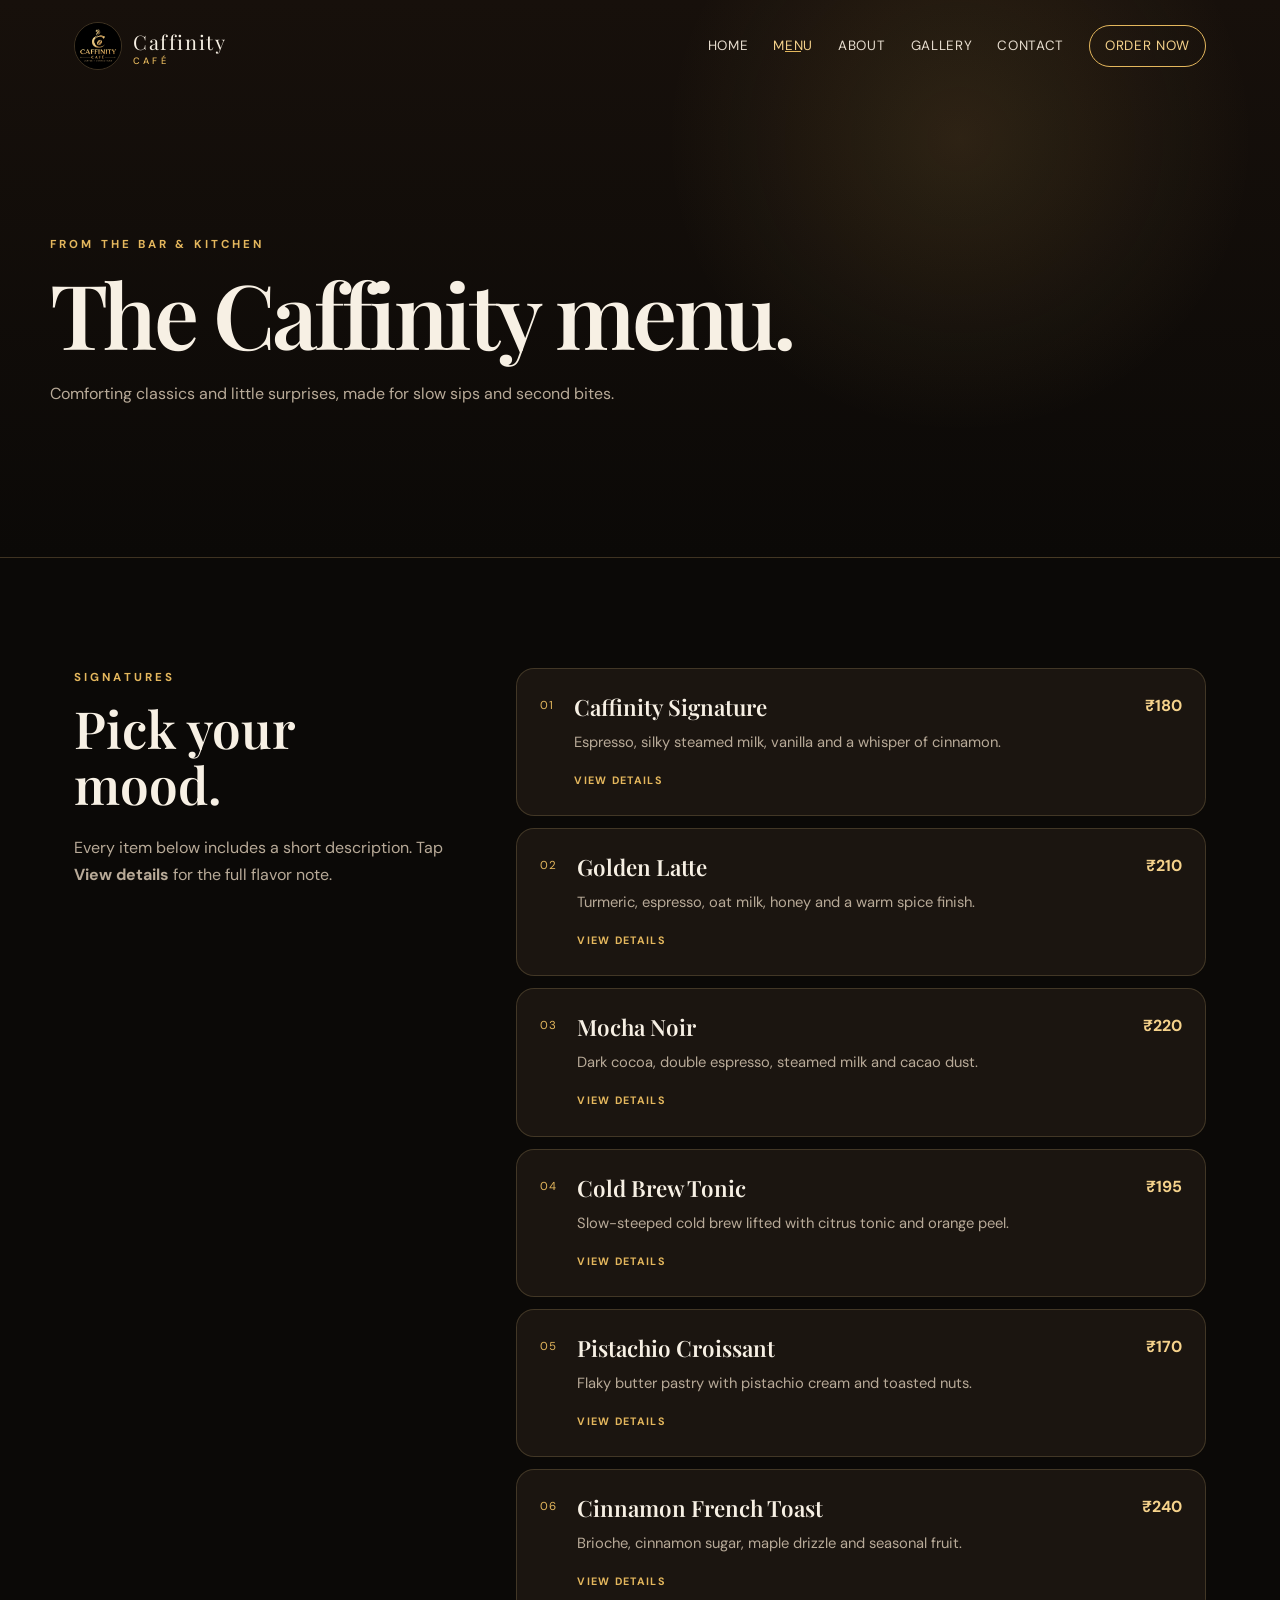
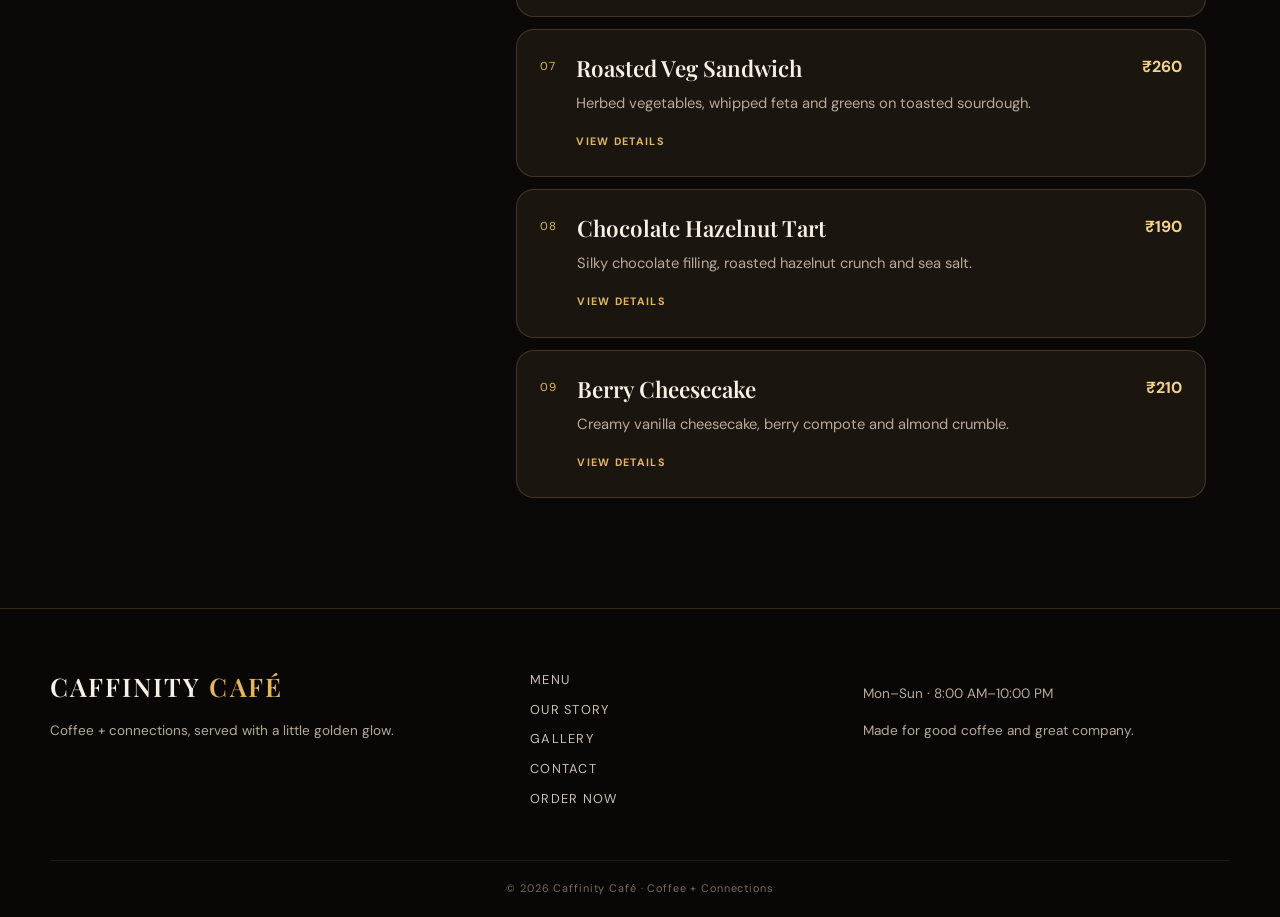
==== menu.html @ 8d91f2e4 "First commit" ====
<!DOCTYPE html>
<html lang="en">
<head>
  <meta charset="UTF-8">
  <meta name="viewport" content="width=device-width, initial-scale=1.0">
  <meta name="description" content="Caffinity Café — coffee, comfort and connections.">
  <title>Menu | Caffinity Café</title>
  <link rel="preconnect" href="https://fonts.googleapis.com">
  <link rel="preconnect" href="https://fonts.gstatic.com" crossorigin>
  <link href="https://fonts.googleapis.com/css2?family=DM+Sans:wght@400;500;600;700&family=Playfair+Display:wght@500;600;700&display=swap" rel="stylesheet">
  <link rel="icon" type="image/jpeg" href="images/logo.jpeg">
  <link rel="stylesheet" href="style.css">
</head>
<body>

<nav class="site-nav" aria-label="Primary navigation">
  <a class="brand" href="index.html">
    <img src="images/logo.jpeg" alt="Caffinity Café logo">
    <span>Caffinity <small>Café</small></span>
  </a>
  <button class="nav-toggle" aria-label="Open navigation" aria-expanded="false">☰</button>
  <div class="nav-links">
    <a href="index.html">Home</a>
    <a href="menu.html">Menu</a>
    <a href="about.html">About</a>
    <a href="gallery.html">Gallery</a>
    <a href="contact.html">Contact</a>
    <a class="nav-order" href="order.html">Order Now</a>
  </div>
</nav>

<main>
  <section class="page-hero">
    <div>
      <p class="eyebrow">FROM THE BAR & KITCHEN</p>
      <h1>The Caffinity menu.</h1>
      <p>Comforting classics and little surprises, made for slow sips and second bites.</p>
    </div>
  </section>
  <section class="section menu-section">
    <div class="menu-intro">
      <div class="section-kicker">SIGNATURES</div>
      <h2>Pick your mood.</h2>
      <p>Every item below includes a short description. Tap <strong>View details</strong> for the full flavor note.</p>
    </div>
    <div class="menu-grid">

    <article class="menu-card reveal">
      <div class="menu-number">01</div>
      <div class="menu-card-main">
        <div class="menu-title-row"><h3>Caffinity Signature</h3><span>₹180</span></div>
        <p>Espresso, silky steamed milk, vanilla and a whisper of cinnamon.</p>
        <button class="details-btn" data-item="Caffinity Signature" data-price="₹180" data-details="Espresso, silky steamed milk, vanilla and a whisper of cinnamon.">View details</button>
      </div>
    </article>
    
    <article class="menu-card reveal">
      <div class="menu-number">02</div>
      <div class="menu-card-main">
        <div class="menu-title-row"><h3>Golden Latte</h3><span>₹210</span></div>
        <p>Turmeric, espresso, oat milk, honey and a warm spice finish.</p>
        <button class="details-btn" data-item="Golden Latte" data-price="₹210" data-details="Turmeric, espresso, oat milk, honey and a warm spice finish.">View details</button>
      </div>
    </article>
    
    <article class="menu-card reveal">
      <div class="menu-number">03</div>
      <div class="menu-card-main">
        <div class="menu-title-row"><h3>Mocha Noir</h3><span>₹220</span></div>
        <p>Dark cocoa, double espresso, steamed milk and cacao dust.</p>
        <button class="details-btn" data-item="Mocha Noir" data-price="₹220" data-details="Dark cocoa, double espresso, steamed milk and cacao dust.">View details</button>
      </div>
    </article>
    
    <article class="menu-card reveal">
      <div class="menu-number">04</div>
      <div class="menu-card-main">
        <div class="menu-title-row"><h3>Cold Brew Tonic</h3><span>₹195</span></div>
        <p>Slow-steeped cold brew lifted with citrus tonic and orange peel.</p>
        <button class="details-btn" data-item="Cold Brew Tonic" data-price="₹195" data-details="Slow-steeped cold brew lifted with citrus tonic and orange peel.">View details</button>
      </div>
    </article>
    
    <article class="menu-card reveal">
      <div class="menu-number">05</div>
      <div class="menu-card-main">
        <div class="menu-title-row"><h3>Pistachio Croissant</h3><span>₹170</span></div>
        <p>Flaky butter pastry with pistachio cream and toasted nuts.</p>
        <button class="details-btn" data-item="Pistachio Croissant" data-price="₹170" data-details="Flaky butter pastry with pistachio cream and toasted nuts.">View details</button>
      </div>
    </article>
    
    <article class="menu-card reveal">
      <div class="menu-number">06</div>
      <div class="menu-card-main">
        <div class="menu-title-row"><h3>Cinnamon French Toast</h3><span>₹240</span></div>
        <p>Brioche, cinnamon sugar, maple drizzle and seasonal fruit.</p>
        <button class="details-btn" data-item="Cinnamon French Toast" data-price="₹240" data-details="Brioche, cinnamon sugar, maple drizzle and seasonal fruit.">View details</button>
      </div>
    </article>
    
    <article class="menu-card reveal">
      <div class="menu-number">07</div>
      <div class="menu-card-main">
        <div class="menu-title-row"><h3>Roasted Veg Sandwich</h3><span>₹260</span></div>
        <p>Herbed vegetables, whipped feta and greens on toasted sourdough.</p>
        <button class="details-btn" data-item="Roasted Veg Sandwich" data-price="₹260" data-details="Herbed vegetables, whipped feta and greens on toasted sourdough.">View details</button>
      </div>
    </article>
    
    <article class="menu-card reveal">
      <div class="menu-number">08</div>
      <div class="menu-card-main">
        <div class="menu-title-row"><h3>Chocolate Hazelnut Tart</h3><span>₹190</span></div>
        <p>Silky chocolate filling, roasted hazelnut crunch and sea salt.</p>
        <button class="details-btn" data-item="Chocolate Hazelnut Tart" data-price="₹190" data-details="Silky chocolate filling, roasted hazelnut crunch and sea salt.">View details</button>
      </div>
    </article>
    
    <article class="menu-card reveal">
      <div class="menu-number">09</div>
      <div class="menu-card-main">
        <div class="menu-title-row"><h3>Berry Cheesecake</h3><span>₹210</span></div>
        <p>Creamy vanilla cheesecake, berry compote and almond crumble.</p>
        <button class="details-btn" data-item="Berry Cheesecake" data-price="₹210" data-details="Creamy vanilla cheesecake, berry compote and almond crumble.">View details</button>
      </div>
    </article>
    
    </div>
  </section>

  <div class="modal" id="itemModal" aria-hidden="true">
    <div class="modal-backdrop" data-close-modal></div>
    <div class="modal-box" role="dialog" aria-modal="true" aria-labelledby="modalTitle">
      <button class="modal-close" data-close-modal aria-label="Close">×</button>
      <p class="section-kicker">MENU DETAIL</p>
      <h2 id="modalTitle">Item</h2>
      <p id="modalDetails"></p>
      <div class="modal-price" id="modalPrice"></div>
      <a class="btn btn-primary" href="order.html">Order this</a>
    </div>
  </div>
</main>

<footer class="site-footer">
  <div class="footer-inner">
    <div>
      <a class="footer-brand" href="index.html">CAFFINITY <span>CAFÉ</span></a>
      <p>Coffee + connections, served with a little golden glow.</p>
    </div>
    <div class="footer-links">
      <a href="menu.html">Menu</a>
      <a href="about.html">Our Story</a>
      <a href="gallery.html">Gallery</a>
      <a href="contact.html">Contact</a>
      <a href="order.html">Order Now</a>
    </div>
    <div class="footer-note">
      <p>Mon–Sun · 8:00 AM–10:00 PM</p>
      <p>Made for good coffee and great company.</p>
    </div>
  </div>
  <div class="footer-bottom">© <span class="year"></span> Caffinity Café · Coffee + Connections</div>
</footer>

<script src="script.js"></script>
</body>
</html>
---- style.css ----
:root {
  --bg: #0b0907;
  --bg-soft: #14100c;
  --card: #1b1510;
  --card-2: #211a14;
  --text: #f7f0e4;
  --muted: #b8aa98;
  --gold: #e4b75d;
  --gold-light: #f5d28b;
  --line: rgba(245, 210, 139, .18);
  --cream: #efe3d0;
  --green: #27392a;
  --max: 1180px;
  --radius: 22px;
  --shadow: 0 24px 70px rgba(0,0,0,.34);
}

* { box-sizing: border-box; }
html { scroll-behavior: smooth; }
body {
  margin: 0;
  background: var(--bg);
  color: var(--text);
  font-family: "DM Sans", system-ui, sans-serif;
  line-height: 1.7;
}
img { max-width: 100%; display: block; }
a { color: inherit; text-decoration: none; }
button, input, textarea, select { font: inherit; }
button { cursor: pointer; }

.site-nav {
  position: absolute;
  z-index: 20;
  top: 0; left: 0; right: 0;
  max-width: var(--max);
  margin: auto;
  padding: 22px 24px;
  display: flex;
  align-items: center;
  justify-content: space-between;
}
.brand { display:flex; align-items:center; gap:11px; font-family:"Playfair Display",serif; font-size:1.25rem; letter-spacing:.08em; }
.brand img { width:48px; height:48px; object-fit:cover; border-radius:50%; border:1px solid var(--line); }
.brand small { display:block; font:500 .58rem "DM Sans"; letter-spacing:.35em; text-transform:uppercase; color:var(--gold); margin-top:-4px; }
.nav-links { display:flex; align-items:center; gap:25px; }
.nav-links a { color:#e7ddcf; font-size:.84rem; letter-spacing:.05em; text-transform:uppercase; transition:.25s ease; }
.nav-links a:hover, .nav-links a.active { color:var(--gold-light); }
.nav-order { border:1px solid var(--gold); padding:9px 15px; border-radius:999px; color:var(--gold-light)!important; }
.nav-toggle { display:none; border:0; background:transparent; color:var(--text); font-size:1.6rem; }

.hero { min-height: 100vh; position:relative; display:grid; place-items:center; overflow:hidden; }
.hero-image { position:absolute; inset:0; width:100%; height:100%; object-fit:cover; object-position:center; }
.hero-overlay { position:absolute; inset:0; background:linear-gradient(90deg, rgba(7,5,3,.88), rgba(7,5,3,.4), rgba(7,5,3,.3)); }
.hero-content { position:relative; z-index:1; width:min(780px, 90%); margin-left:max(24px, calc((100vw - var(--max))/2)); padding-top:80px; }
.eyebrow, .section-kicker { color:var(--gold); font-size:.72rem; letter-spacing:.27em; text-transform:uppercase; font-weight:700; }
.hero h1, .page-hero h1 { font:600 clamp(3.4rem, 8vw, 7rem)/.96 "Playfair Display", serif; margin:16px 0 24px; letter-spacing:-.04em; }
.hero-content > p:not(.eyebrow) { color:#ded2c1; max-width:590px; font-size:1.08rem; }
.hero-actions { display:flex; gap:14px; margin-top:32px; }
.btn { display:inline-flex; align-items:center; justify-content:center; min-height:48px; padding:0 22px; border-radius:999px; border:1px solid transparent; text-transform:uppercase; letter-spacing:.1em; font-size:.74rem; font-weight:700; transition:transform .25s, background .25s, border-color .25s; }
.btn:hover { transform:translateY(-2px); }
.btn-primary { background:var(--gold); color:#17100a; }
.btn-primary:hover { background:var(--gold-light); }
.btn-ghost { border-color:rgba(255,255,255,.35); background:rgba(0,0,0,.18); }
.btn-ghost:hover { border-color:var(--gold); }
.hero-scroll { position:absolute; z-index:2; bottom:28px; left:50%; transform:translateX(-50%); color:#d8c9b5; font-size:.65rem; letter-spacing:.2em; }
.hero-scroll span { margin-left:10px; color:var(--gold); }

.section { max-width:var(--max); margin:0 auto; padding:110px 24px; }
.intro { text-align:center; }
.intro h2, .split-copy h2, .values h2, .contact-info h2, .form-card h2, .menu-intro h2, .quote-card p { font:600 clamp(2.2rem, 4vw, 4rem)/1.1 "Playfair Display", serif; margin:12px 0 22px; }
.intro .lead { max-width:720px; margin:0 auto; color:var(--muted); }
.feature-grid { display:grid; grid-template-columns:repeat(3,1fr); gap:18px; margin-top:58px; text-align:left; }
.feature-card { background:linear-gradient(145deg,var(--card),#100d09); border:1px solid var(--line); padding:30px; border-radius:var(--radius); }
.feature-icon { color:var(--gold); font-size:1.7rem; }
.feature-card h3 { font:600 1.3rem "Playfair Display",serif; }
.feature-card p { color:var(--muted); font-size:.94rem; }

.split-section { display:grid; grid-template-columns:1.1fr .9fr; gap:70px; align-items:center; }
.split-section.reverse { grid-template-columns:.9fr 1.1fr; }
.split-image { overflow:hidden; border-radius:var(--radius); box-shadow:var(--shadow); }
.split-image img { width:100%; aspect-ratio:1.25; object-fit:cover; transition:transform .6s; }
.split-image:hover img { transform:scale(1.03); }
.split-copy p { color:var(--muted); max-width:570px; }
.text-link { display:inline-flex; gap:12px; margin-top:14px; color:var(--gold-light); text-transform:uppercase; font-size:.72rem; letter-spacing:.15em; font-weight:700; }
.text-link span { transition:transform .25s; }
.text-link:hover span { transform:translateX(5px); }

.cta-band { max-width:var(--max); margin:0 auto 100px; padding:52px; border:1px solid var(--line); border-radius:var(--radius); display:flex; align-items:center; justify-content:space-between; gap:30px; background:radial-gradient(circle at 15% 20%, rgba(228,183,93,.15), transparent 35%), var(--card); }
.cta-band h2 { font:600 clamp(1.8rem,4vw,3rem)/1.1 "Playfair Display",serif; margin:10px 0 0; }

.page-hero { min-height:62vh; padding:170px 24px 80px; display:flex; align-items:end; background:radial-gradient(circle at 75% 25%, rgba(228,183,93,.12), transparent 28%), linear-gradient(180deg,#17100b,#0b0907); border-bottom:1px solid var(--line); }
.page-hero > div { max-width:var(--max); width:100%; margin:auto; }
.page-hero h1 { max-width:850px; font-size:clamp(3rem,7vw,6rem); }
.page-hero p:not(.eyebrow) { color:var(--muted); max-width:650px; }

.menu-section { display:grid; grid-template-columns:.7fr 1.3fr; gap:70px; }
.menu-intro { position:sticky; top:100px; align-self:start; }
.menu-intro p { color:var(--muted); }
.menu-grid { display:grid; gap:12px; }
.menu-card { display:flex; gap:20px; background:var(--card); border:1px solid var(--line); border-radius:18px; padding:23px; transition:.25s ease; }
.menu-card:hover { transform:translateX(5px); border-color:rgba(228,183,93,.45); background:var(--card-2); }
.menu-number { color:var(--gold); font-size:.72rem; letter-spacing:.12em; padding-top:4px; }
.menu-card-main { flex:1; }
.menu-title-row { display:flex; justify-content:space-between; gap:20px; align-items:start; }
.menu-title-row h3 { font:600 1.4rem "Playfair Display",serif; margin:0; }
.menu-title-row span { color:var(--gold-light); font-weight:700; white-space:nowrap; }
.menu-card p { color:var(--muted); margin:8px 0 10px; font-size:.92rem; }
.details-btn { border:0; padding:0; color:var(--gold); background:none; text-transform:uppercase; letter-spacing:.12em; font-size:.67rem; font-weight:700; }

.modal { position:fixed; inset:0; z-index:50; display:none; align-items:center; justify-content:center; padding:24px; }
.modal.open { display:flex; }
.modal-backdrop { position:absolute; inset:0; background:rgba(0,0,0,.75); backdrop-filter:blur(7px); }
.modal-box { position:relative; z-index:1; width:min(520px,100%); background:#19120d; border:1px solid var(--line); border-radius:24px; padding:40px; box-shadow:var(--shadow); }
.modal-close, .lightbox-close { position:absolute; top:14px; right:17px; border:0; background:none; color:var(--muted); font-size:2rem; }
.modal-box h2 { font:600 2.5rem "Playfair Display",serif; margin:10px 0; }
.modal-box p:not(.section-kicker) { color:var(--muted); }
.modal-price { color:var(--gold-light); font-size:1.2rem; font-weight:700; margin:20px 0; }

.about-grid { display:grid; grid-template-columns:1.1fr .9fr; gap:80px; align-items:center; }
.about-grid p { color:var(--muted); }
.quote-card { background:var(--card); border:1px solid var(--line); padding:48px; border-radius:var(--radius); }
.quote-card > span { color:var(--gold); font:5rem "Playfair Display"; line-height:.5; }
.quote-card p { margin:20px 0 30px; }
.quote-card small { color:var(--gold); letter-spacing:.2em; font-size:.65rem; }
.values { border-top:1px solid var(--line); border-bottom:1px solid var(--line); }
.values-grid { display:grid; grid-template-columns:repeat(3,1fr); gap:18px; margin-top:42px; }
.values-grid article { padding:30px; border:1px solid var(--line); border-radius:18px; }
.values-grid span { color:var(--gold); font-size:.7rem; letter-spacing:.15em; }
.values-grid h3 { font:600 1.7rem "Playfair Display"; margin:10px 0; }
.values-grid p { color:var(--muted); }

.gallery-grid { display:grid; grid-template-columns:repeat(2,1fr); gap:18px; }
.gallery-item { position:relative; overflow:hidden; border-radius:20px; border:1px solid var(--line); min-height:360px; background:var(--card); cursor:zoom-in; }
.gallery-item.gallery-wide { grid-column:span 2; }
.gallery-item img { width:100%; height:100%; min-height:360px; object-fit:cover; transition:transform .7s; }
.gallery-item:hover img { transform:scale(1.035); }
.gallery-item figcaption { position:absolute; left:18px; bottom:18px; right:18px; padding:12px 15px; background:rgba(7,5,3,.68); backdrop-filter:blur(10px); border:1px solid rgba(255,255,255,.12); border-radius:12px; font-size:.75rem; text-transform:uppercase; letter-spacing:.12em; }
.gallery-item figcaption span { color:var(--gold); margin-right:12px; }
.lightbox { display:none; position:fixed; inset:0; z-index:60; background:rgba(0,0,0,.9); align-items:center; justify-content:center; padding:50px; }
.lightbox.open { display:flex; }
.lightbox img { max-height:90vh; max-width:92vw; border-radius:12px; box-shadow:var(--shadow); }
.lightbox-close { top:20px; right:25px; color:#fff; }

.contact-grid, .order-layout { display:grid; grid-template-columns:.9fr 1.1fr; gap:70px; align-items:start; }
.contact-line { display:flex; gap:18px; margin:30px 0; }
.contact-line > span { color:var(--gold); font-size:1.3rem; }
.contact-line strong { font-size:.75rem; letter-spacing:.14em; text-transform:uppercase; }
.contact-line p { color:var(--muted); margin:5px 0; }
.form-card { background:var(--card); border:1px solid var(--line); border-radius:var(--radius); padding:40px; }
.form-card h2 { font-size:2.3rem; margin-bottom:30px; }
.form-card label { display:block; color:#d8cbbb; font-size:.75rem; letter-spacing:.08em; text-transform:uppercase; margin:18px 0; }
.form-card input, .form-card textarea, .form-card select {
  display:block; width:100%; margin-top:8px; border:1px solid rgba(255,255,255,.12); border-radius:12px; background:#0f0c09; color:var(--text); padding:13px 14px; outline:none;
}
.form-card input:focus, .form-card textarea:focus, .form-card select:focus { border-color:var(--gold); }
.form-card textarea { resize:vertical; }
.two-col { display:grid; grid-template-columns:1fr 1fr; gap:15px; }
.form-status { color:var(--gold-light); min-height:24px; font-size:.82rem; }
.order-summary { position:sticky; top:100px; border:1px solid var(--line); border-radius:var(--radius); padding:30px; background:linear-gradient(160deg,#211910,#100d09); }
.summary-top { display:flex; justify-content:space-between; color:var(--gold); font-size:.68rem; letter-spacing:.15em; padding-bottom:25px; border-bottom:1px dashed var(--line); }
.summary-line { display:flex; justify-content:space-between; gap:20px; padding:20px 0; border-bottom:1px solid rgba(255,255,255,.08); color:var(--muted); }
.summary-line strong { color:var(--text); text-align:right; }
.summary-line.total { border:0; font-size:1.15rem; }
.summary-line.total strong { color:var(--gold-light); }
.order-summary > p { color:#8f8274; font-size:.72rem; }

.site-footer { border-top:1px solid var(--line); background:#080706; padding:60px 24px 20px; }
.footer-inner { max-width:var(--max); margin:auto; display:grid; grid-template-columns:1.2fr .8fr 1fr; gap:40px; }
.footer-brand { font:600 1.6rem "Playfair Display"; letter-spacing:.08em; }
.footer-brand span { color:var(--gold); }
.footer-inner p { color:var(--muted); font-size:.85rem; }
.footer-links { display:grid; gap:8px; align-content:start; }
.footer-links a { color:#cfc2b1; font-size:.8rem; text-transform:uppercase; letter-spacing:.1em; }
.footer-links a:hover { color:var(--gold); }
.footer-bottom { max-width:var(--max); margin:50px auto 0; padding-top:18px; border-top:1px solid rgba(255,255,255,.07); color:#766b60; font-size:.68rem; text-align:center; letter-spacing:.08em; }

.reveal { opacity:0; transform:translateY(25px); transition:opacity .75s ease, transform .75s ease; }
.reveal.visible { opacity:1; transform:none; }

@media (max-width: 850px) {
  .nav-toggle { display:block; }
  .nav-links { display:none; position:absolute; top:82px; left:18px; right:18px; flex-direction:column; align-items:stretch; gap:0; padding:10px; background:rgba(17,12,8,.97); border:1px solid var(--line); border-radius:18px; }
  .nav-links.open { display:flex; }
  .nav-links a { padding:12px; }
  .nav-order { text-align:center; margin-top:5px; }
  .feature-grid, .values-grid, .gallery-grid, .footer-inner { grid-template-columns:1fr; }
  .gallery-item.gallery-wide { grid-column:auto; }
  .split-section, .split-section.reverse, .about-grid, .menu-section, .contact-grid, .order-layout { grid-template-columns:1fr; gap:40px; }
  .menu-intro, .order-summary { position:static; }
  .cta-band { margin:0 24px 70px; padding:35px 28px; flex-direction:column; align-items:flex-start; }
  .hero-content { margin-left:0; }
}
@media (max-width: 560px) {
  .site-nav { padding:15px 18px; }
  .brand img { width:42px; height:42px; }
  .hero h1, .page-hero h1 { font-size:3.2rem; }
  .hero-content { padding-top:90px; }
  .hero-actions { flex-direction:column; align-items:stretch; }
  .section { padding:75px 18px; }
  .page-hero { padding:145px 18px 65px; min-height:55vh; }
  .menu-card { padding:18px; }
  .menu-title-row { flex-direction:column; gap:3px; }
  .form-card, .quote-card { padding:26px; }
  .two-col { grid-template-columns:1fr; }
}


/* ---------- Hero Text Readability ---------- */
.hero {
  position: relative;
  isolation: isolate;
}

.hero::before {
  content: "";
  position: absolute;
  inset: 0;
  z-index: -1;
  pointer-events: none;
  background: linear-gradient(
    90deg,
    rgba(8, 12, 10, .90) 0%,
    rgba(8, 12, 10, .70) 30%,
    rgba(8, 12, 10, .30) 58%,
    rgba(8, 12, 10, .08) 100%
  );
}

.hero-content {
  text-shadow: 0 2px 18px rgba(0, 0, 0, .45);
}

.hero-content h1 {
  text-shadow: 0 3px 24px rgba(0, 0, 0, .62);
}

.hero-content .eyebrow,
.hero-content > p:not(.eyebrow) {
  text-shadow: 0 2px 14px rgba(0, 0, 0, .58);
}

.hero-content > p:not(.eyebrow) {
  max-width: 620px;
}

@media (max-width: 850px) {
  .hero::before {
    background: linear-gradient(
      180deg,
      rgba(8, 12, 10, .74) 0%,
      rgba(8, 12, 10, .58) 52%,
      rgba(8, 12, 10, .80) 100%
    );
  }
}

/* ---------- Caffinity Motion ---------- */
@keyframes heroImageIn { from { opacity:0; transform:scale(1.06); } to { opacity:1; transform:scale(1); } }
@keyframes heroContentIn { from { opacity:0; transform:translateY(28px); } to { opacity:1; transform:translateY(0); } }
@keyframes softRise { from { opacity:0; transform:translateY(22px); } to { opacity:1; transform:translateY(0); } }
@keyframes softScale { from { opacity:0; transform:scale(.96); } to { opacity:1; transform:scale(1); } }
@keyframes glowPulse { 0%,100% { box-shadow:0 0 0 rgba(228,183,93,0); } 50% { box-shadow:0 0 28px rgba(228,183,93,.10); } }
@keyframes scrollHint { 0%,100% { transform:translateY(0); opacity:.65; } 50% { transform:translateY(6px); opacity:1; } }
.hero-image { animation:heroImageIn 1.4s cubic-bezier(.2,.7,.2,1) both; }
.hero-content .eyebrow { animation:heroContentIn .75s .15s cubic-bezier(.2,.7,.2,1) both; }
.hero-content h1 { animation:heroContentIn .85s .28s cubic-bezier(.2,.7,.2,1) both; }
.hero-content > p:not(.eyebrow) { animation:heroContentIn .8s .42s cubic-bezier(.2,.7,.2,1) both; }
.hero-actions { animation:heroContentIn .8s .56s cubic-bezier(.2,.7,.2,1) both; }
.hero-scroll { animation:softRise .7s 1s both, scrollHint 2.2s 1.8s ease-in-out infinite; }
.btn { position:relative; overflow:hidden; }
.btn::after { content:""; position:absolute; top:0; left:-120%; width:70%; height:100%; transform:skewX(-22deg); background:linear-gradient(90deg,transparent,rgba(255,255,255,.22),transparent); transition:left .65s ease; }
.btn:hover::after { left:145%; }
.feature-card,.menu-card,.values-grid article { transition:transform .35s cubic-bezier(.2,.7,.2,1),border-color .35s ease,background .35s ease,box-shadow .35s ease; }
.feature-card:hover,.values-grid article:hover { transform:translateY(-7px); box-shadow:0 18px 45px rgba(0,0,0,.24); }
.menu-card:hover { transform:translateX(7px) translateY(-2px); box-shadow:0 15px 40px rgba(0,0,0,.22); }
.feature-icon { display:inline-block; transition:transform .35s ease; }
.feature-card:hover .feature-icon { transform:rotate(-8deg) scale(1.12); }
.split-image { position:relative; }
.split-image::after { content:""; position:absolute; inset:0; background:linear-gradient(120deg,transparent 35%,rgba(245,210,139,.08),transparent 65%); transform:translateX(-120%); transition:transform .9s ease; pointer-events:none; }
.split-image:hover::after { transform:translateX(120%); }
.gallery-item::after { content:""; position:absolute; inset:0; background:linear-gradient(135deg,rgba(245,210,139,.12),transparent 35%); opacity:0; transition:opacity .4s ease; pointer-events:none; }
.gallery-item:hover::after { opacity:1; }
.gallery-item figcaption { transform:translateY(8px); opacity:.88; transition:transform .35s ease,opacity .35s ease; }
.gallery-item:hover figcaption { transform:translateY(0); opacity:1; }
.modal.open .modal-box { animation:softScale .35s cubic-bezier(.2,.7,.2,1) both; }
.modal.open .modal-backdrop,.lightbox.open { animation:softScale .25s ease both; }
.order-summary { animation:glowPulse 4s ease-in-out infinite; }
.nav-links a { position:relative; }
.nav-links a:not(.nav-order)::after { content:""; position:absolute; left:12px; right:12px; bottom:5px; height:1px; background:var(--gold); transform:scaleX(0); transform-origin:center; transition:transform .25s ease; }
.nav-links a:not(.nav-order):hover::after,.nav-links a:not(.nav-order).active::after { transform:scaleX(1); }
.reveal.visible { animation:softRise .7s cubic-bezier(.2,.7,.2,1) both; }
@media (prefers-reduced-motion:reduce) { html { scroll-behavior:auto; } *,*::before,*::after { animation-duration:.01ms !important; animation-iteration-count:1 !important; transition-duration:.01ms !important; } }


/* ---------- Hero Copy Contrast ---------- */
.hero-content {
  position: relative;
  z-index: 2;
  max-width: 690px;
  padding: 2rem 2.25rem 2.25rem;
  margin-left: -2.25rem;
  border-radius: 22px;
  background: linear-gradient(
    90deg,
    rgba(6, 10, 8, .62),
    rgba(6, 10, 8, .34) 72%,
    transparent
  );
  backdrop-filter: blur(1.5px);
}

.hero-content > p:not(.eyebrow) {
  color: #fff;
  font-weight: 500;
  line-height: 1.75;
  text-shadow:
    0 2px 4px rgba(0,0,0,.95),
    0 4px 18px rgba(0,0,0,.72);
}

@media (max-width: 850px) {
  .hero-content {
    margin-left: 0;
    padding: 1.5rem;
    border-radius: 18px;
    background: rgba(6, 10, 8, .52);
  }
}
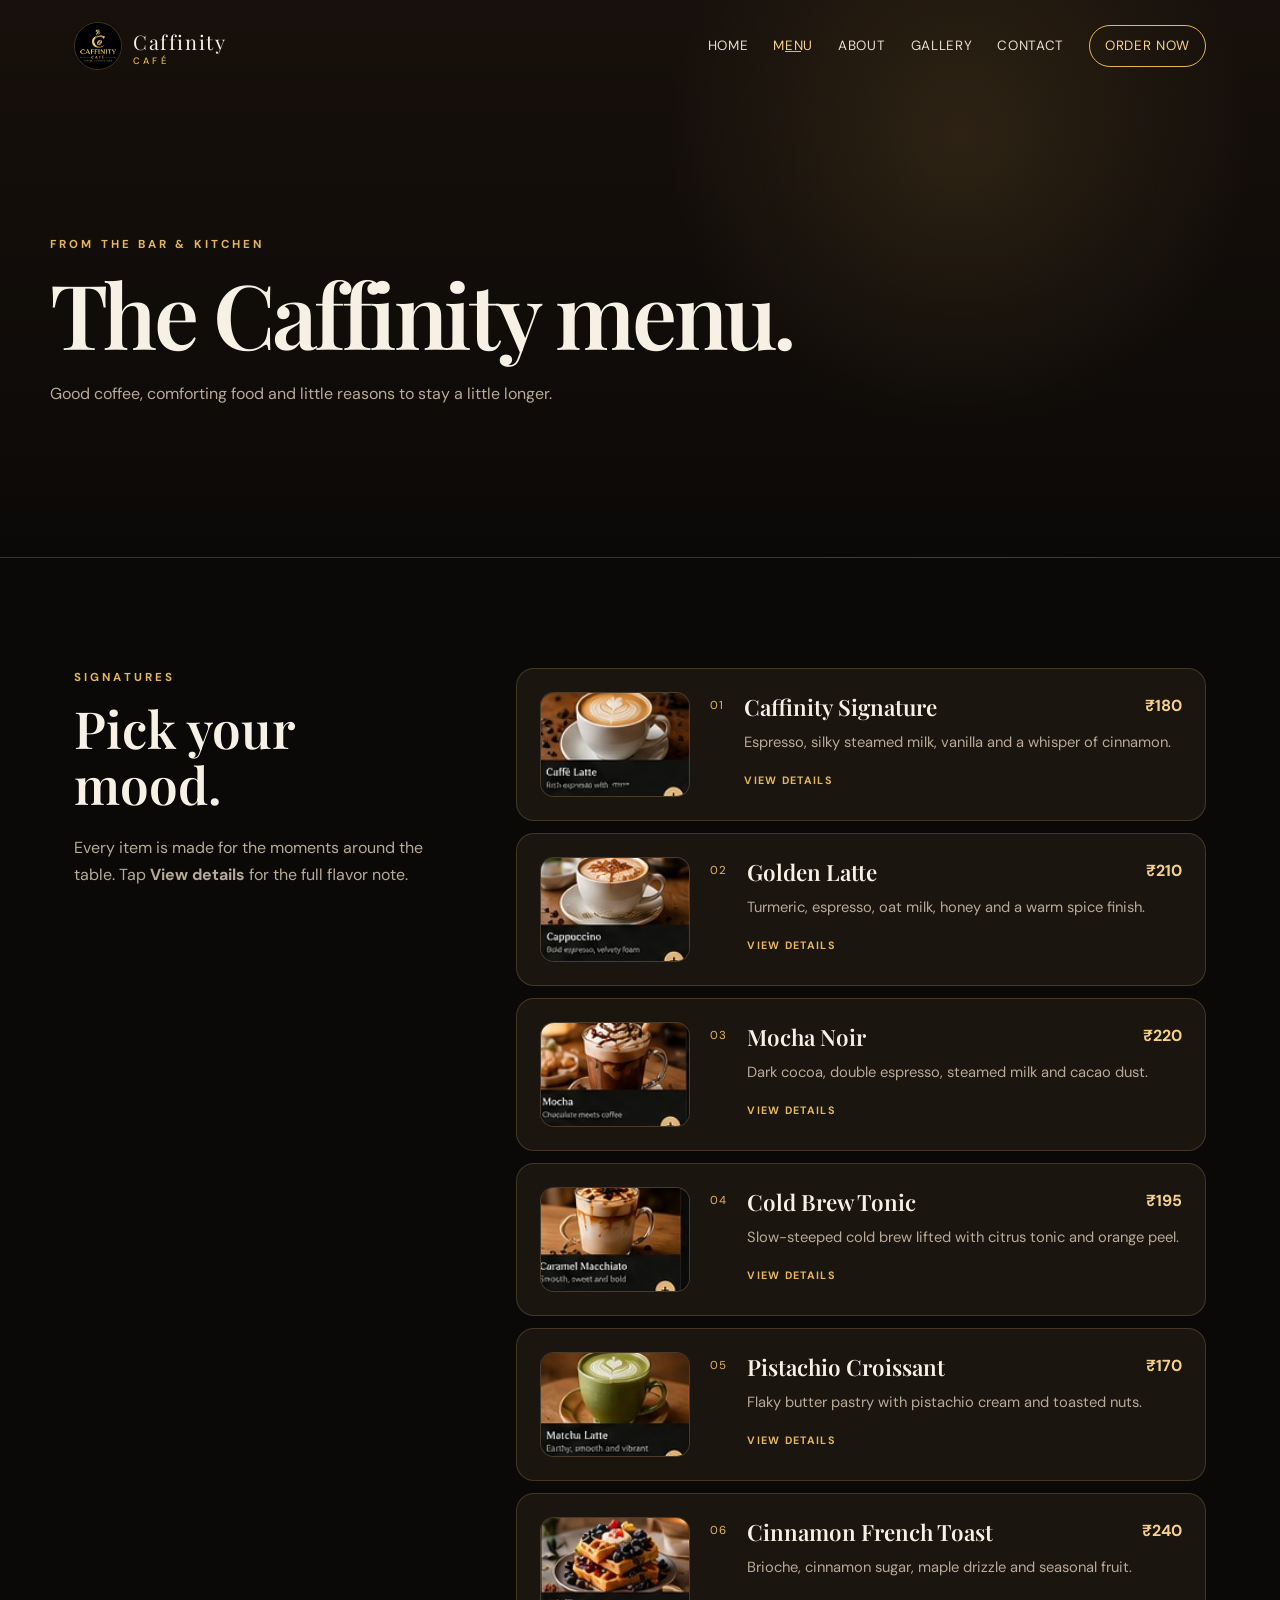
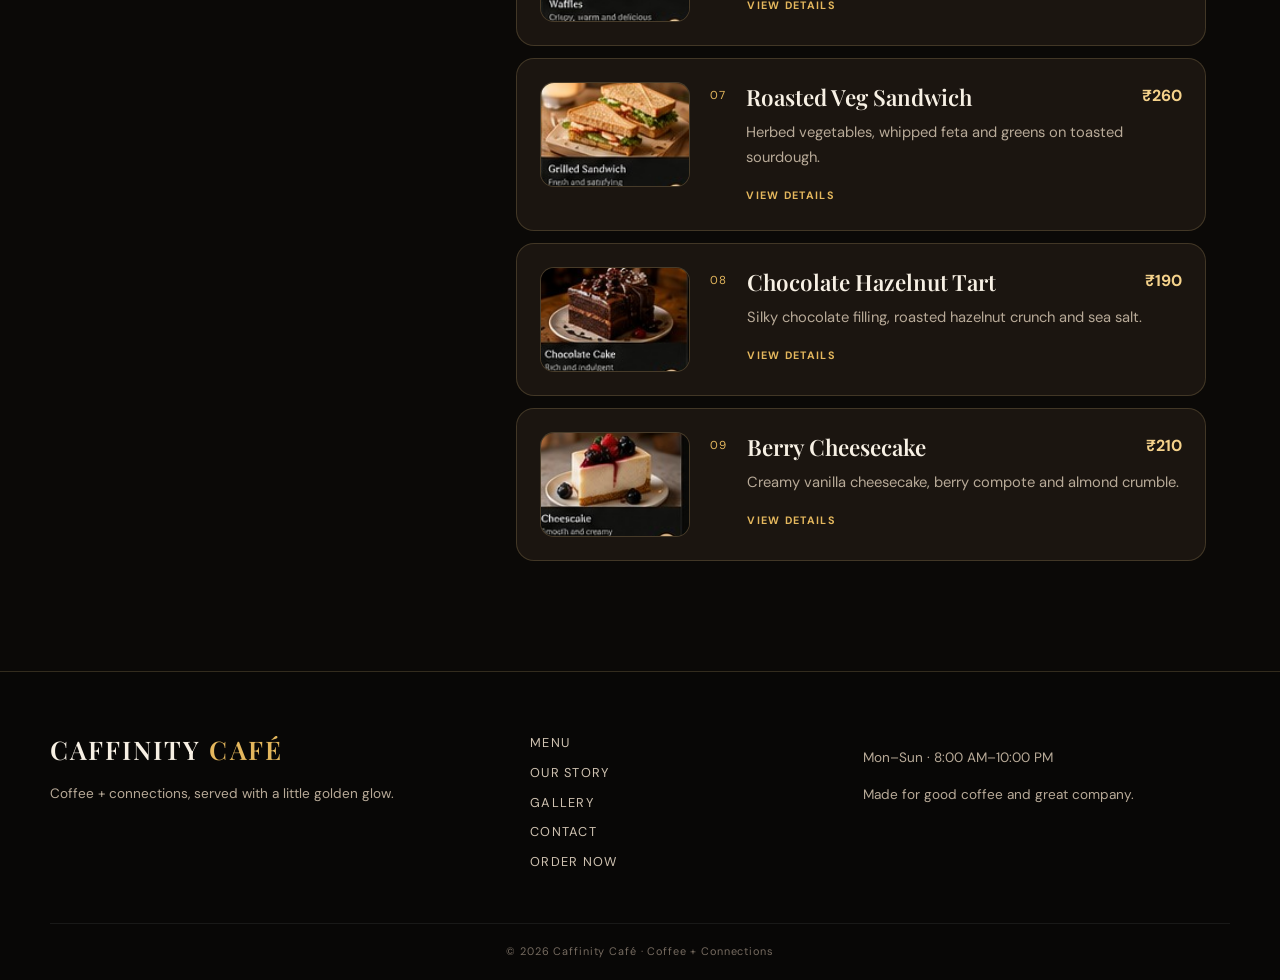
==== commit 5a3e8580: "Updated files" ====
--- a/menu.html
+++ b/menu.html
@@ -34,18 +34,22 @@
     <div>
       <p class="eyebrow">FROM THE BAR & KITCHEN</p>
       <h1>The Caffinity menu.</h1>
-      <p>Comforting classics and little surprises, made for slow sips and second bites.</p>
+      <p>Good coffee, comforting food and little reasons to stay a little longer.</p>
     </div>
   </section>
   <section class="section menu-section">
     <div class="menu-intro">
       <div class="section-kicker">SIGNATURES</div>
       <h2>Pick your mood.</h2>
-      <p>Every item below includes a short description. Tap <strong>View details</strong> for the full flavor note.</p>
+      <p>Every item is made for the moments around the table. Tap <strong>View details</strong> for the full flavor note.</p>
     </div>
     <div class="menu-grid">
 
-    <article class="menu-card reveal">
+    
+    <article class="menu-card reveal">
+      <div class="menu-photo">
+        <img src="images/caffinity-signature.jpg" alt="signature coffee with silky milk and cinnamon">
+      </div>
       <div class="menu-number">01</div>
       <div class="menu-card-main">
         <div class="menu-title-row"><h3>Caffinity Signature</h3><span>₹180</span></div>
@@ -53,8 +57,13 @@
         <button class="details-btn" data-item="Caffinity Signature" data-price="₹180" data-details="Espresso, silky steamed milk, vanilla and a whisper of cinnamon.">View details</button>
       </div>
     </article>
-    
-    <article class="menu-card reveal">
+
+    
+    
+    <article class="menu-card reveal">
+      <div class="menu-photo">
+        <img src="images/golden-latte.jpg" alt="golden turmeric latte">
+      </div>
       <div class="menu-number">02</div>
       <div class="menu-card-main">
         <div class="menu-title-row"><h3>Golden Latte</h3><span>₹210</span></div>
@@ -62,8 +71,13 @@
         <button class="details-btn" data-item="Golden Latte" data-price="₹210" data-details="Turmeric, espresso, oat milk, honey and a warm spice finish.">View details</button>
       </div>
     </article>
-    
-    <article class="menu-card reveal">
+
+    
+    
+    <article class="menu-card reveal">
+      <div class="menu-photo">
+        <img src="images/mocha-noir.jpg" alt="dark chocolate mocha">
+      </div>
       <div class="menu-number">03</div>
       <div class="menu-card-main">
         <div class="menu-title-row"><h3>Mocha Noir</h3><span>₹220</span></div>
@@ -71,8 +85,13 @@
         <button class="details-btn" data-item="Mocha Noir" data-price="₹220" data-details="Dark cocoa, double espresso, steamed milk and cacao dust.">View details</button>
       </div>
     </article>
-    
-    <article class="menu-card reveal">
+
+    
+    
+    <article class="menu-card reveal">
+      <div class="menu-photo">
+        <img src="images/cold-brew-tonic.jpg" alt="iced cold brew coffee">
+      </div>
       <div class="menu-number">04</div>
       <div class="menu-card-main">
         <div class="menu-title-row"><h3>Cold Brew Tonic</h3><span>₹195</span></div>
@@ -80,8 +99,13 @@
         <button class="details-btn" data-item="Cold Brew Tonic" data-price="₹195" data-details="Slow-steeped cold brew lifted with citrus tonic and orange peel.">View details</button>
       </div>
     </article>
-    
-    <article class="menu-card reveal">
+
+    
+    
+    <article class="menu-card reveal">
+      <div class="menu-photo">
+        <img src="images/pistachio-croissant.jpg" alt="pistachio croissant">
+      </div>
       <div class="menu-number">05</div>
       <div class="menu-card-main">
         <div class="menu-title-row"><h3>Pistachio Croissant</h3><span>₹170</span></div>
@@ -89,8 +113,13 @@
         <button class="details-btn" data-item="Pistachio Croissant" data-price="₹170" data-details="Flaky butter pastry with pistachio cream and toasted nuts.">View details</button>
       </div>
     </article>
-    
-    <article class="menu-card reveal">
+
+    
+    
+    <article class="menu-card reveal">
+      <div class="menu-photo">
+        <img src="images/cinnamon-french-toast.jpg" alt="cinnamon french toast">
+      </div>
       <div class="menu-number">06</div>
       <div class="menu-card-main">
         <div class="menu-title-row"><h3>Cinnamon French Toast</h3><span>₹240</span></div>
@@ -98,8 +127,13 @@
         <button class="details-btn" data-item="Cinnamon French Toast" data-price="₹240" data-details="Brioche, cinnamon sugar, maple drizzle and seasonal fruit.">View details</button>
       </div>
     </article>
-    
-    <article class="menu-card reveal">
+
+    
+    
+    <article class="menu-card reveal">
+      <div class="menu-photo">
+        <img src="images/roasted-veg-sandwich.jpg" alt="roasted vegetable sandwich">
+      </div>
       <div class="menu-number">07</div>
       <div class="menu-card-main">
         <div class="menu-title-row"><h3>Roasted Veg Sandwich</h3><span>₹260</span></div>
@@ -107,8 +141,13 @@
         <button class="details-btn" data-item="Roasted Veg Sandwich" data-price="₹260" data-details="Herbed vegetables, whipped feta and greens on toasted sourdough.">View details</button>
       </div>
     </article>
-    
-    <article class="menu-card reveal">
+
+    
+    
+    <article class="menu-card reveal">
+      <div class="menu-photo">
+        <img src="images/chocolate-hazelnut-tart.jpg" alt="chocolate hazelnut dessert">
+      </div>
       <div class="menu-number">08</div>
       <div class="menu-card-main">
         <div class="menu-title-row"><h3>Chocolate Hazelnut Tart</h3><span>₹190</span></div>
@@ -116,8 +155,13 @@
         <button class="details-btn" data-item="Chocolate Hazelnut Tart" data-price="₹190" data-details="Silky chocolate filling, roasted hazelnut crunch and sea salt.">View details</button>
       </div>
     </article>
-    
-    <article class="menu-card reveal">
+
+    
+    
+    <article class="menu-card reveal">
+      <div class="menu-photo">
+        <img src="images/berry-cheesecake.jpg" alt="berry cheesecake">
+      </div>
       <div class="menu-number">09</div>
       <div class="menu-card-main">
         <div class="menu-title-row"><h3>Berry Cheesecake</h3><span>₹210</span></div>
@@ -125,6 +169,7 @@
         <button class="details-btn" data-item="Berry Cheesecake" data-price="₹210" data-details="Creamy vanilla cheesecake, berry compote and almond crumble.">View details</button>
       </div>
     </article>
+
     
     </div>
   </section>
--- a/style.css
+++ b/style.css
@@ -327,3 +327,136 @@
     background: rgba(6, 10, 8, .52);
   }
 }
+
+
+/* ---------- Story & Menu Imagery ---------- */
+.story-intro {
+  max-width: 900px;
+}
+.story-intro blockquote {
+  margin: 28px 0 0;
+  padding: 24px 28px;
+  border-left: 2px solid var(--gold);
+  color: var(--cream);
+  font-family: "Playfair Display", serif;
+  font-size: clamp(1.35rem, 2.5vw, 2rem);
+  line-height: 1.35;
+  background: rgba(255,255,255,.025);
+  border-radius: 0 16px 16px 0;
+}
+.story-timeline {
+  border-top: 1px solid var(--line);
+  border-bottom: 1px solid var(--line);
+}
+.story-years {
+  display: grid;
+  grid-template-columns: repeat(2, 1fr);
+  gap: 24px;
+  margin-top: 30px;
+}
+.story-years article {
+  padding: 26px;
+  background: var(--card);
+  border: 1px solid var(--line);
+  border-radius: 18px;
+}
+.story-year {
+  color: var(--gold);
+  font-size: .75rem;
+  letter-spacing: .18em;
+  font-weight: 700;
+}
+.story-years h3 {
+  margin: 12px 0 8px;
+}
+.story-name-card {
+  display: flex;
+  flex-direction: column;
+  justify-content: center;
+}
+.identity-section > p {
+  max-width: 760px;
+}
+.philosophy-card {
+  display: grid;
+  grid-template-columns: 1fr 1fr;
+  gap: 50px;
+  padding: 42px;
+  border: 1px solid rgba(228,183,93,.3);
+  border-radius: 22px;
+  background:
+    linear-gradient(120deg, rgba(228,183,93,.08), transparent 45%),
+    var(--card);
+}
+.philosophy-card h2 {
+  margin: 8px 0 0;
+}
+.story-ending {
+  text-align: center;
+  max-width: 900px;
+}
+.story-ending h2 {
+  margin: 10px auto 26px;
+  max-width: 760px;
+}
+
+.menu-photo {
+  flex: 0 0 150px;
+  height: 105px;
+  border-radius: 14px;
+  overflow: hidden;
+  border: 1px solid var(--line);
+  background: var(--card-2);
+}
+.menu-photo img {
+  width: 100%;
+  height: 100%;
+  object-fit: cover;
+  display: block;
+  transition: transform .55s cubic-bezier(.2,.7,.2,1), filter .35s ease;
+}
+.menu-card:hover .menu-photo img {
+  transform: scale(1.07);
+  filter: saturate(1.08);
+}
+
+@media (max-width: 850px) {
+  .story-years,
+  .philosophy-card {
+    grid-template-columns: 1fr;
+  }
+  .philosophy-card {
+    padding: 28px;
+    gap: 24px;
+  }
+  .menu-photo {
+    flex-basis: 115px;
+    height: 90px;
+  }
+}
+
+@media (max-width: 620px) {
+  .menu-card {
+    display: grid;
+    grid-template-columns: 90px 1fr;
+    gap: 12px 16px;
+  }
+  .menu-photo {
+    width: 90px;
+    height: 82px;
+    grid-row: span 2;
+  }
+  .menu-number {
+    align-self: end;
+  }
+  .menu-card-main {
+    grid-column: 1 / -1;
+  }
+  .menu-photo + .menu-number {
+    grid-column: 2;
+    grid-row: 1;
+  }
+  .menu-photo ~ .menu-card-main {
+    grid-column: 1 / -1;
+  }
+}
